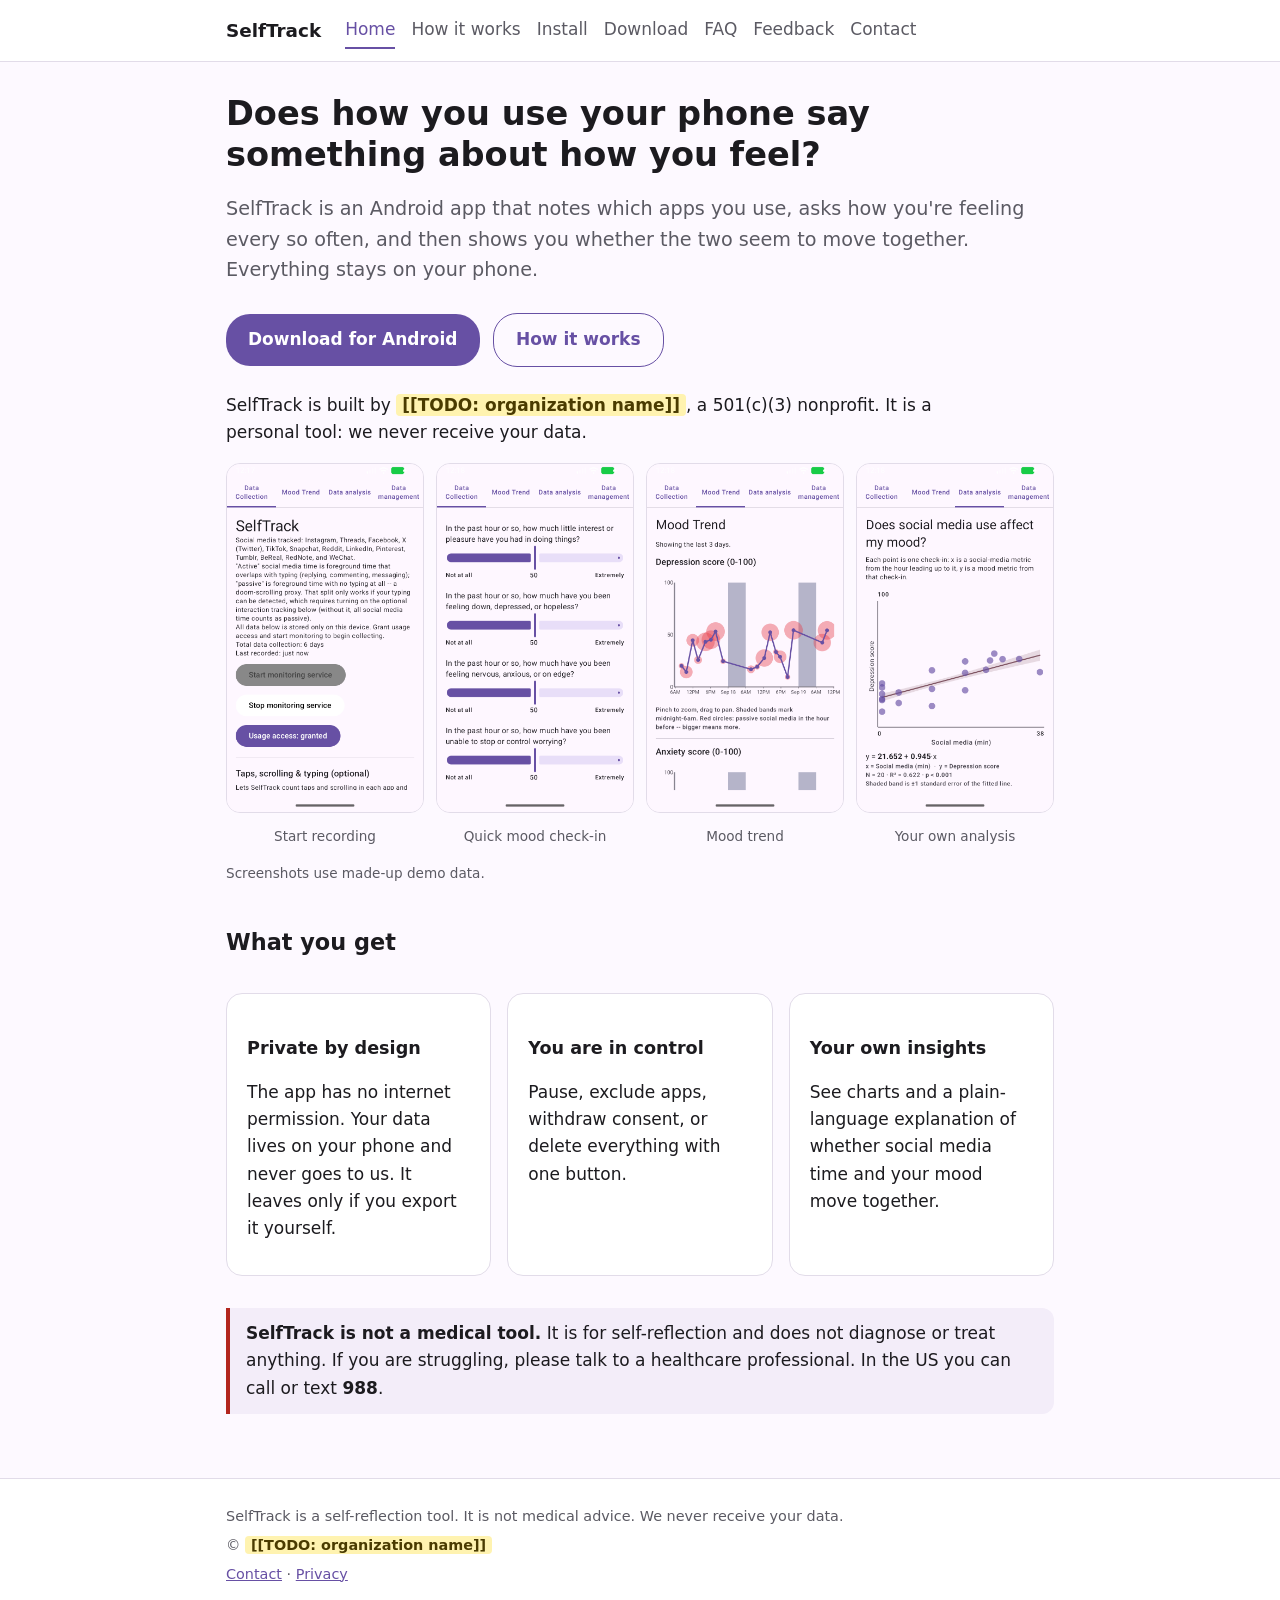
==== index.html @ b90ee32f "Add SelfTrack website" ====
<!DOCTYPE html>
<html lang="en">
<head>
<meta charset="utf-8">
<meta name="viewport" content="width=device-width, initial-scale=1">
<title>SelfTrack: phone habits and mood</title>
<meta name="description" content="SelfTrack is an Android app that relates how you use your phone to a short mood check-in. Data stays on your phone.">
<link rel="stylesheet" href="style.css">
</head>
<body>
<header class="site"><div class="wrap">
  <a class="brand" href="index.html">SelfTrack</a>
  <nav aria-label="Main">
    <a href="index.html" aria-current="page">Home</a>
    <a href="how-it-works.html">How it works</a>
    <a href="install.html">Install</a>
    <a href="download.html">Download</a>
    <a href="faq.html">FAQ</a>
    <a href="feedback.html">Feedback</a>
    <a href="contact.html">Contact</a>
  </nav>
</div></header>

<main><div class="wrap">
  <h1>Does how you use your phone say something about how you feel?</h1>
  <p class="lead">SelfTrack is an Android app that notes which apps you use, asks how you're feeling every so often, and then shows you whether the two seem to move together. Everything stays on your phone.</p>
  <p>
    <a class="button" href="download.html">Download for Android</a>
    <a class="button secondary" href="how-it-works.html">How it works</a>
  </p>
  <p>SelfTrack is built by <span class="todo">[[TODO: organization name]]</span>, a 501(c)(3) nonprofit. It is a personal tool: we never receive your data.</p>

  <div class="shots" aria-label="App screenshots">
    <figure><img src="assets/data-collection.png" alt="Data Collection screen" loading="lazy"><figcaption>Start recording</figcaption></figure>
    <figure><img src="assets/check-in.png" alt="Mood check-in sliders" loading="lazy"><figcaption>Quick mood check-in</figcaption></figure>
    <figure><img src="assets/mood-trend.png" alt="Mood trend chart" loading="lazy"><figcaption>Mood trend</figcaption></figure>
    <figure><img src="assets/data-analysis.png" alt="Scatter plot of social media time against depression score" loading="lazy"><figcaption>Your own analysis</figcaption></figure>
  </div>
  <p style="font-size:0.85rem;color:var(--muted)">Screenshots use made-up demo data.</p>

  <h2>What you get</h2>
  <div class="grid">
    <div class="card"><h3>Private by design</h3><p>The app has no internet permission. Your data lives on your phone and never goes to us. It leaves only if you export it yourself.</p></div>
    <div class="card"><h3>You are in control</h3><p>Pause, exclude apps, withdraw consent, or delete everything with one button.</p></div>
    <div class="card"><h3>Your own insights</h3><p>See charts and a plain-language explanation of whether social media time and your mood move together.</p></div>
  </div>

  <div class="notice warn">
    <strong>SelfTrack is not a medical tool.</strong> It is for self-reflection and does not diagnose or treat anything.
    If you are struggling, please talk to a healthcare professional. In the US you can call or text <strong>988</strong>.
  </div>
</div></main>

<footer class="site"><div class="wrap">
  <p>SelfTrack is a self-reflection tool. It is not medical advice. We never receive your data.</p>
  <p>&copy; <span class="todo">[[TODO: organization name]]</span></p>
  <p><a href="contact.html">Contact</a> · <a href="how-it-works.html">Privacy</a></p>
</div></footer>
</body>
</html>
---- style.css ----
:root {
  --bg: #fdf9ff;
  --surface: #ffffff;
  --text: #1c1b1f;
  --muted: #5b5a63;
  --accent: #6750a4;
  --accent-text: #ffffff;
  --line: #e2dce9;
  --soft: #f3edf9;
  --todo-bg: #fff3b0;
  --todo-text: #4a3b00;
  --danger: #b3261e;
}
@media (prefers-color-scheme: dark) {
  :root:not([data-theme="light"]) {
    --bg: #141218;
    --surface: #1d1b20;
    --text: #e6e1e9;
    --muted: #b0aab6;
    --accent: #cfbcff;
    --accent-text: #381e72;
    --line: #35313b;
    --soft: #25212b;
    --todo-bg: #5c4b00;
    --todo-text: #ffeaa0;
    --danger: #f2b8b5;
  }
}
* { box-sizing: border-box; }
html { -webkit-text-size-adjust: 100%; }
body {
  margin: 0;
  background: var(--bg);
  color: var(--text);
  font: 17px/1.6 system-ui, -apple-system, "Segoe UI", Roboto, sans-serif;
}
a { color: var(--accent); }
.wrap { max-width: 860px; margin: 0 auto; padding: 0 16px; }
header.site { border-bottom: 1px solid var(--line); background: var(--surface); }
header.site .wrap { display: flex; flex-wrap: wrap; align-items: center; gap: 8px 24px; padding-top: 12px; padding-bottom: 12px; }
.brand { font-weight: 700; font-size: 1.15rem; text-decoration: none; color: var(--text); }
nav { display: flex; flex-wrap: wrap; gap: 4px 16px; }
nav a { text-decoration: none; color: var(--muted); padding: 4px 0; }
nav a[aria-current="page"] { color: var(--accent); border-bottom: 2px solid var(--accent); }
nav a:hover { color: var(--text); }
main { padding: 32px 0 48px; }
h1 { font-size: 2.1rem; line-height: 1.2; margin: 0 0 12px; }
h2 { font-size: 1.4rem; margin: 40px 0 8px; }
h3 { font-size: 1.1rem; margin: 24px 0 4px; }
p, li { max-width: 68ch; overflow-wrap: anywhere; }
.lead { font-size: 1.2rem; color: var(--muted); }
.button {
  display: inline-block; background: var(--accent); color: var(--accent-text);
  padding: 12px 22px; border-radius: 24px; text-decoration: none; font-weight: 600; margin: 8px 8px 8px 0;
}
.button.secondary { background: transparent; color: var(--accent); border: 1px solid var(--accent); }
.card { background: var(--surface); border: 1px solid var(--line); border-radius: 16px; padding: 16px 20px; margin: 16px 0; }
.card.soft { background: var(--soft); }
.grid { display: grid; grid-template-columns: repeat(auto-fit, minmax(220px, 1fr)); gap: 16px; margin: 16px 0; }
.shots { display: grid; grid-template-columns: repeat(auto-fit, minmax(150px, 1fr)); gap: 12px; margin: 16px 0; }
.shots figure { margin: 0; text-align: center; }
.shots img { width: 100%; height: auto; border: 1px solid var(--line); border-radius: 14px; }
.shots figcaption { font-size: 0.85rem; color: var(--muted); margin-top: 4px; }
.notice { border-left: 4px solid var(--accent); background: var(--soft); padding: 12px 16px; border-radius: 0 12px 12px 0; margin: 16px 0; }
.notice.warn { border-left-color: var(--danger); }
ol.steps { padding-left: 1.3em; }
ol.steps li { margin: 10px 0; }
details { border-bottom: 1px solid var(--line); padding: 12px 0; }
summary { cursor: pointer; font-weight: 600; }
details p { margin: 8px 0 0; }
.todo { background: var(--todo-bg); color: var(--todo-text); padding: 1px 6px; border-radius: 4px; font-weight: 600; }
table { border-collapse: collapse; width: 100%; margin: 12px 0; font-size: 0.95rem; }
th, td { border: 1px solid var(--line); padding: 8px 10px; text-align: left; vertical-align: top; }
th { background: var(--soft); }
code { background: var(--soft); padding: 1px 5px; border-radius: 4px; font-size: 0.9em; word-break: break-all; }
footer.site { border-top: 1px solid var(--line); background: var(--surface); color: var(--muted); font-size: 0.9rem; padding: 20px 0 28px; }
footer.site p { margin: 6px 0; max-width: none; }
@media (max-width: 520px) { h1 { font-size: 1.7rem; } body { font-size: 16px; } }
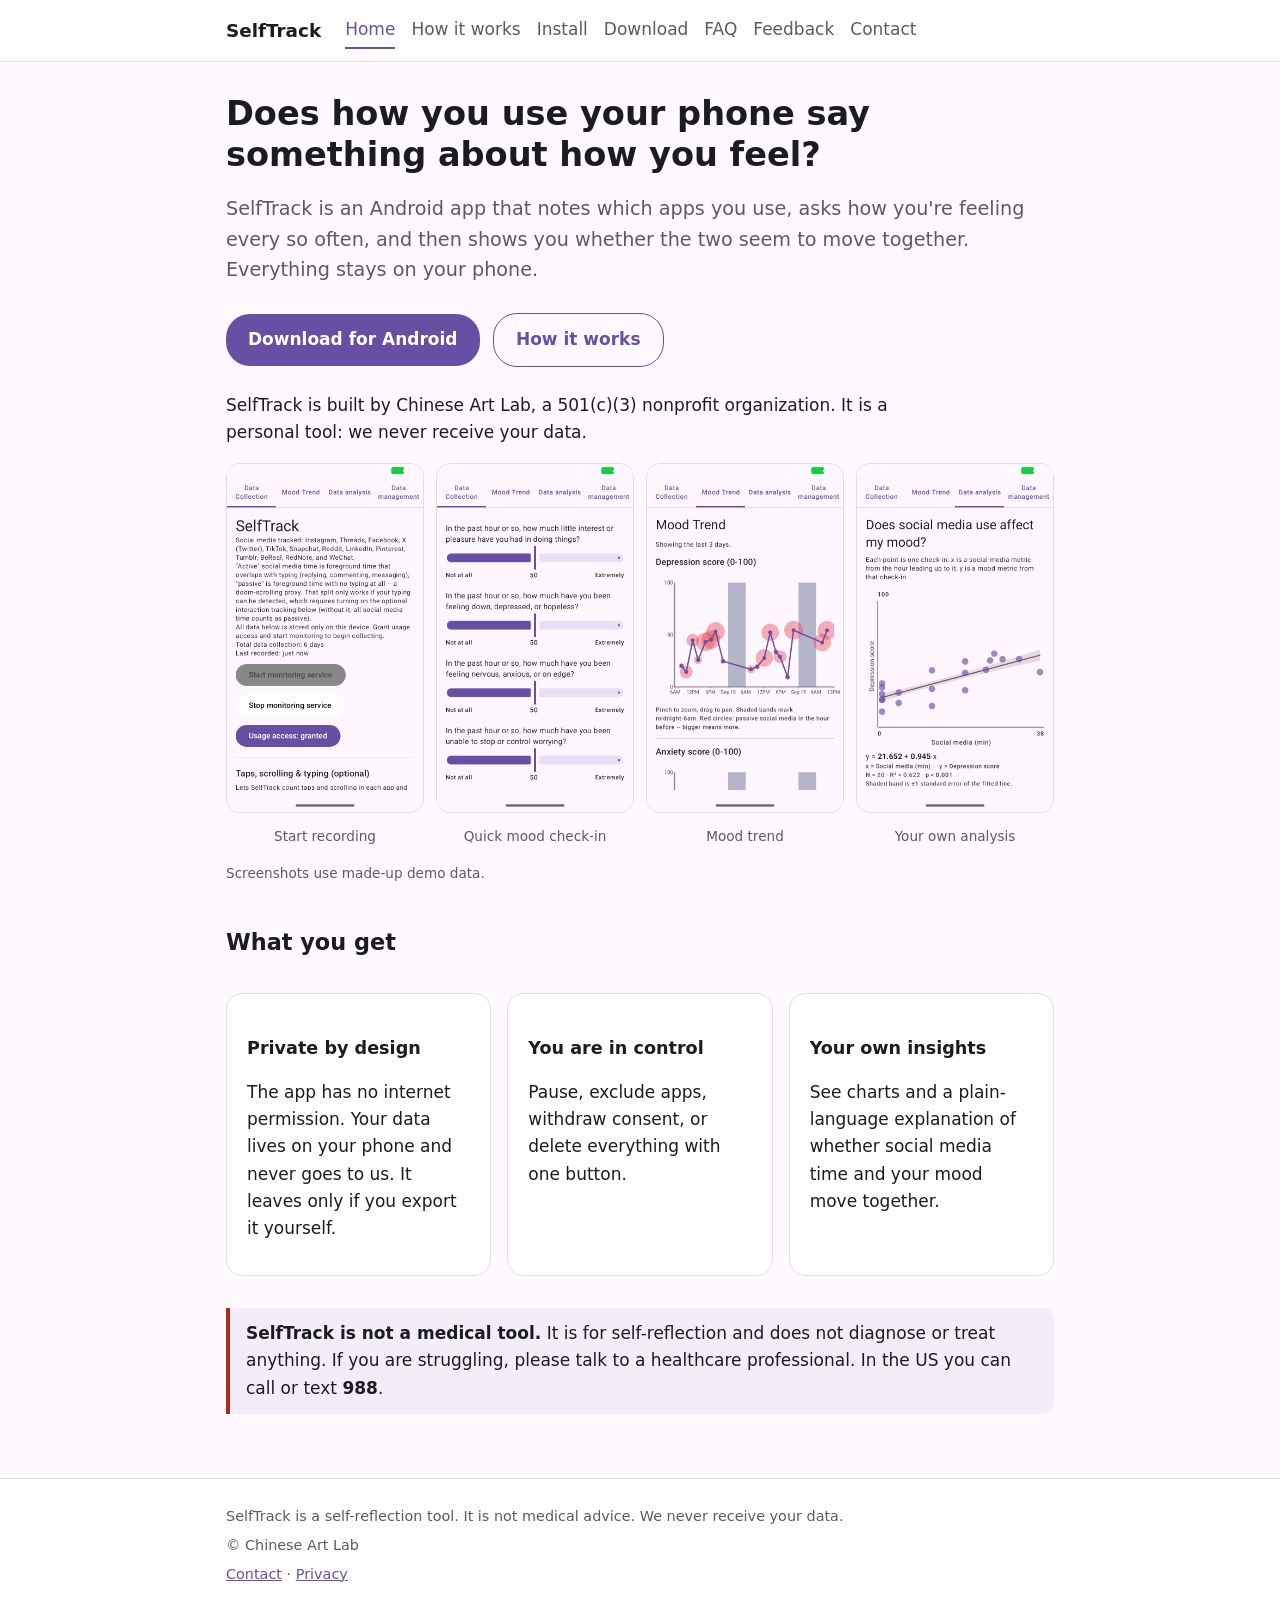
==== commit f928a7bd: "Finish SelfTrack website: organization, contact, feedback form" ====
--- a/index.html
+++ b/index.html
@@ -28,7 +28,7 @@
     <a class="button" href="download.html">Download for Android</a>
     <a class="button secondary" href="how-it-works.html">How it works</a>
   </p>
-  <p>SelfTrack is built by <span class="todo">[[TODO: organization name]]</span>, a 501(c)(3) nonprofit. It is a personal tool: we never receive your data.</p>
+  <p>SelfTrack is built by Chinese Art Lab, a 501(c)(3) nonprofit organization. It is a personal tool: we never receive your data.</p>
 
   <div class="shots" aria-label="App screenshots">
     <figure><img src="assets/data-collection.png" alt="Data Collection screen" loading="lazy"><figcaption>Start recording</figcaption></figure>
@@ -53,7 +53,7 @@
 
 <footer class="site"><div class="wrap">
   <p>SelfTrack is a self-reflection tool. It is not medical advice. We never receive your data.</p>
-  <p>&copy; <span class="todo">[[TODO: organization name]]</span></p>
+  <p>&copy; Chinese Art Lab</p>
   <p><a href="contact.html">Contact</a> · <a href="how-it-works.html">Privacy</a></p>
 </div></footer>
 </body>
--- a/style.css
+++ b/style.css
@@ -76,3 +76,8 @@
 footer.site { border-top: 1px solid var(--line); background: var(--surface); color: var(--muted); font-size: 0.9rem; padding: 20px 0 28px; }
 footer.site p { margin: 6px 0; max-width: none; }
 @media (max-width: 520px) { h1 { font-size: 1.7rem; } body { font-size: 16px; } }
+input[type="text"], textarea {
+  font: inherit; color: var(--text); background: var(--surface);
+  border: 1px solid var(--line); border-radius: 10px; padding: 10px 12px; margin-top: 4px;
+}
+input[type="text"]:focus, textarea:focus, .button:focus-visible { outline: 3px solid var(--accent); outline-offset: 2px; }
